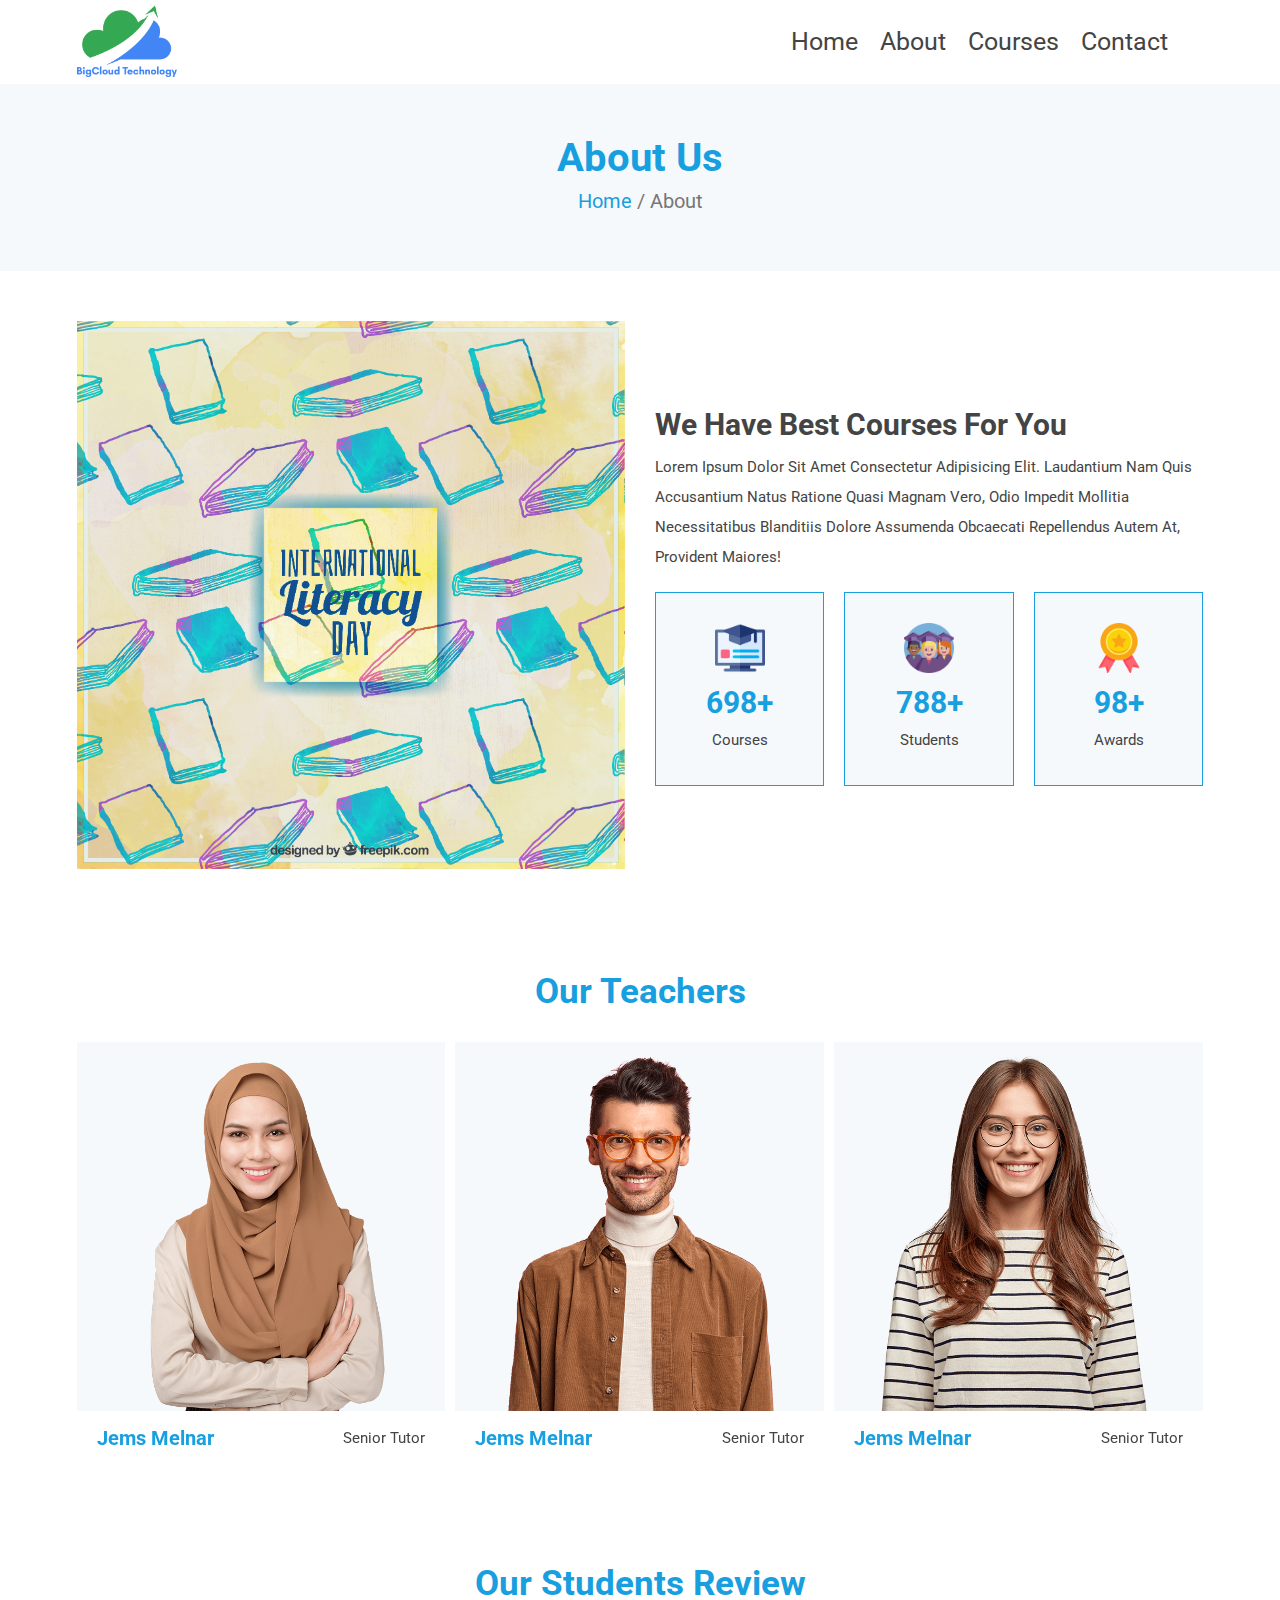
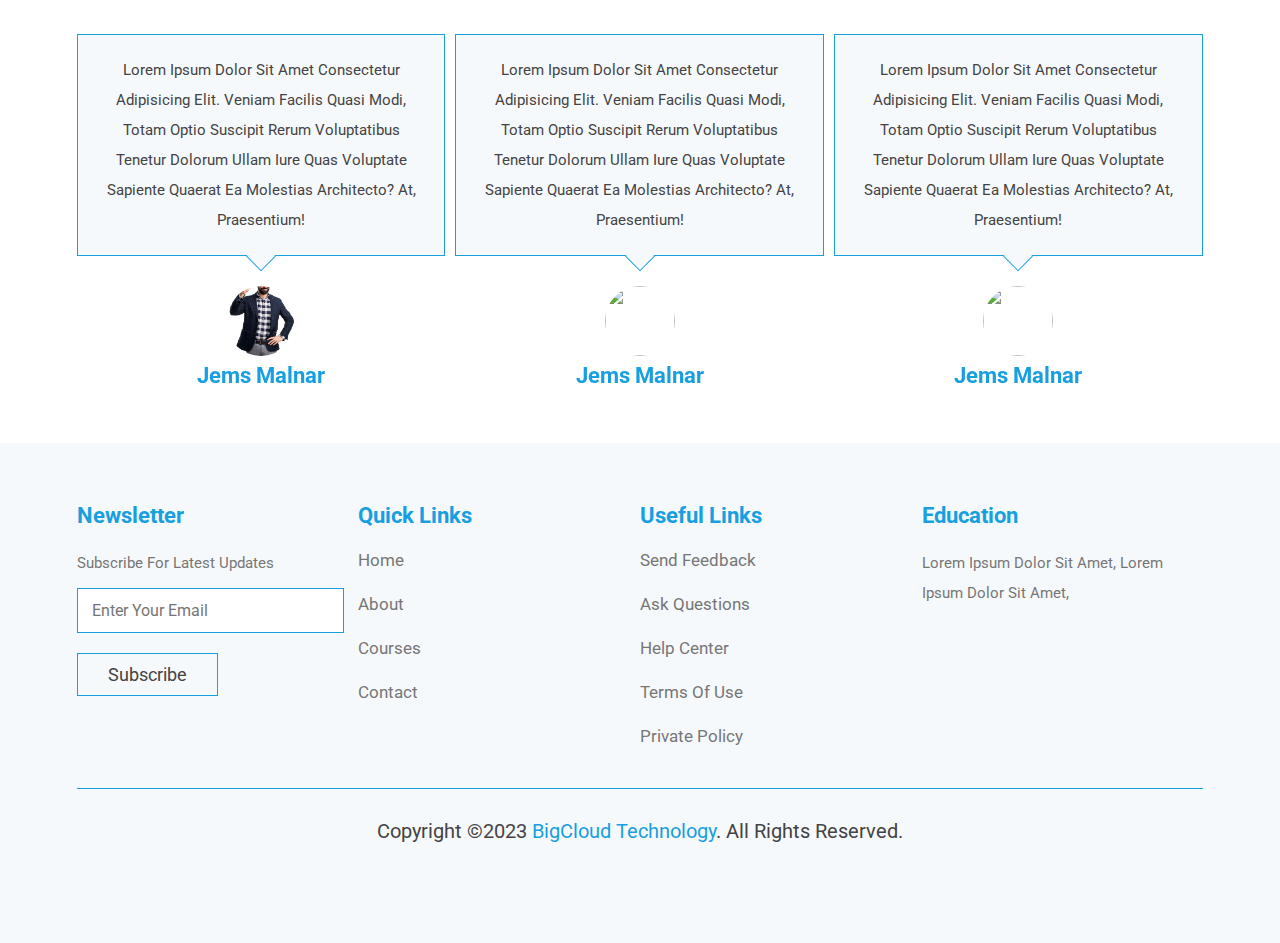
==== html/about.html @ 23b5e64d "source committ 2.0 110423" ====
<!DOCTYPE html>
<html lang="en">

<head>
    <meta charset="UTF-8" />
    <meta http-equiv="X-UA-Compatible" content="IE=edge" />
    <meta name="viewport" content="width=device-width, initial-scale=1.0" />
    <!-- font awesome Link  -->
    <link rel="stylesheet" href="https://cdnjs.cloudflare.com/ajax/libs/font-awesome/6.4.0/css/all.min.css"
        integrity="sha512-iecdLmaskl7CVkqkXNQ/ZH/XLlvWZOJyj7Yy7tcenmpD1ypASozpmT/E0iPtmFIB46ZmdtAc9eNBvH0H/ZpiBw=="
        crossorigin="anonymous" referrerpolicy="no-referrer" />
    <!-- swiper css link -->
    <link rel="stylesheet" href="https://cdn.jsdelivr.net/npm/swiper@9/swiper-bundle.min.css" />
    <!-- css file link  -->
    <link rel="stylesheet" href="../css/style.css" />
    <link rel="stylesheet" href="../css/content.css" />
    <title>about</title>
</head>

<body>
    <!-- header start  -->
    <header class="header">
        <a href="index.html" class="logo">
            <img src="../img/fulllogo_transparent_nobuffer.png" class="logo-img" alt="">
        </a>

        <nav class="navbar">
            <a href="index.html">home</a>
            <a href="about.html">about</a>
            <a href="courses.html">courses</a>
            <a href="contact.html">contact</a>
        </nav>

        <div class="icons">
            <div id="account-btn" class="fas fa-user"></div>
            <div id="menu-btn" class="fas fa-bars"></div>
        </div>
    </header>
    <!-- header end  -->

    <!-- account form start  -->
    <div class="account-form">
        <div id="close-form" class="fas fa-times"></div>

        <div class="buttons">
            <span class="btn login-btn active">login</span>
            <span class="btn register-btn">register</span>
        </div>

        <form action="" class="login-form active">
            <h3>login now</h3>
            <input type="email" placeholder="Enter your email" class="box" />
            <input type="password" placeholder="Enter your password" class="box" />
            <div class="flex">
                <input type="checkbox" name="" id="remember-me" />
                <label for="remember-me">remember-me</label>
                <a href="#">forgot password</a>
            </div>
            <input type="submit" class="btn" value="login now" />
        </form>

        <form action="" class="register-form">
            <h3>register now</h3>
            <input type="email" placeholder="Enter your email" class="box" />
            <input type="password" placeholder="Enter your password" class="box" />
            <input type="password" placeholder="confirm your password" class="box" />
            <input type="submit" class="btn" value="register now" />
        </form>
    </div>
    <!-- account form end  -->

    <section class="heading-link">
        <h3>about us</h3>
        <p><a href="home.html">home</a> / about</p>
    </section>

    <!-- about start  -->
    <section class="about">
        <div class="image">
            <img src="../img/about-img.jpg" alt="" />
        </div>
        <div class="content">
            <h3 class="about-title">we have best courses for you</h3>
            <p>
                Lorem ipsum dolor sit amet consectetur adipisicing elit. Laudantium
                nam quis accusantium natus ratione quasi magnam vero, odio impedit
                mollitia necessitatibus blanditiis dolore assumenda obcaecati
                repellendus autem at, provident maiores!
            </p>
            <div class="icons-container">
                <div class="icons">
                    <img src="../img/about-icon-1.png" alt="" />
                    <h3>698+</h3>
                    <span>courses</span>
                </div>
                <div class="icons">
                    <img src="../img/about-icon-2.png" alt="" />
                    <h3>788+</h3>
                    <span>students</span>
                </div>
                <div class="icons">
                    <img src="../img/about-icon-3.png" alt="" />
                    <h3>98+</h3>
                    <span>awards</span>
                </div>
            </div>
        </div>
    </section>
    <!-- about end  -->

    <!-- teachers start  -->
    <section class="teachers">
        <h1 class="heading">our teachers</h1>
        <div class="teachers-slider swiper">
            <div class="swiper-wrapper">
                <div class="slide swiper-slide">
                    <div class="image">
                        <img src="../img/teacher-1.png" alt="" />
                        <div class="share">
                            <a href="#" class="fab fa-twitter"></a>
                            <a href="#" class="fab fa-linkedin"></a>
                            <a href="#" class="fab fa-instagram"></a>
                            <a href="#" class="fab fa-facebook-f"></a>
                        </div>
                    </div>
                    <div class="content">
                        <h3>jems melnar</h3>
                        <span>senior tutor</span>
                    </div>
                </div>
                <div class="slide swiper-slide">
                    <div class="image">
                        <img src="../img/teacher-2.png" alt="" />
                        <div class="share">
                            <a href="#" class="fab fa-twitter"></a>
                            <a href="#" class="fab fa-linkedin"></a>
                            <a href="#" class="fab fa-instagram"></a>
                            <a href="#" class="fab fa-facebook-f"></a>
                        </div>
                    </div>
                    <div class="content">
                        <h3>jems melnar</h3>
                        <span>senior tutor</span>
                    </div>
                </div>
                <div class="slide swiper-slide">
                    <div class="image">
                        <img src="../img/teacher-3.png" alt="" />
                        <div class="share">
                            <a href="#" class="fab fa-twitter"></a>
                            <a href="#" class="fab fa-linkedin"></a>
                            <a href="#" class="fab fa-instagram"></a>
                            <a href="#" class="fab fa-facebook-f"></a>
                        </div>
                    </div>
                    <div class="content">
                        <h3>jems melnar</h3>
                        <span>senior tutor</span>
                    </div>
                </div>
                <div class="slide swiper-slide">
                    <div class="image">
                        <img src="../img/teacher-4.png" alt="" />
                        <div class="share">
                            <a href="#" class="fab fa-twitter"></a>
                            <a href="#" class="fab fa-linkedin"></a>
                            <a href="#" class="fab fa-instagram"></a>
                            <a href="#" class="fab fa-facebook-f"></a>
                        </div>
                    </div>
                    <div class="content">
                        <h3>jems melnar</h3>
                        <span>senior tutor</span>
                    </div>
                </div>
                <div class="slide swiper-slide">
                    <div class="image">
                        <img src="../img/teacher-5.png" alt="" />
                        <div class="share">
                            <a href="#" class="fab fa-twitter"></a>
                            <a href="#" class="fab fa-linkedin"></a>
                            <a href="#" class="fab fa-instagram"></a>
                            <a href="#" class="fab fa-facebook-f"></a>
                        </div>
                    </div>
                    <div class="content">
                        <h3>jems melnar</h3>
                        <span>senior tutor</span>
                    </div>
                </div>
                <div class="slide swiper-slide">
                    <div class="image">
                        <img src="../img/teacher-6.png" alt="" />
                        <div class="share">
                            <a href="#" class="fab fa-twitter"></a>
                            <a href="#" class="fab fa-linkedin"></a>
                            <a href="#" class="fab fa-instagram"></a>
                            <a href="#" class="fab fa-facebook-f"></a>
                        </div>
                    </div>
                    <div class="content">
                        <h3>jems melnar</h3>
                        <span>senior tutor</span>
                    </div>
                </div>
            </div>
        </div>
    </section>

    <!-- teachers end  -->

    <!-- reviews start -->
    <section class="reviews">
        <h1 class="heading">our students review</h1>
        <div class="reviews-slider swiper">
            <div class="swiper-wrapper">
                <div class="slide swiper-slide">
                    <p>
                        Lorem ipsum dolor sit amet consectetur adipisicing elit. Veniam
                        facilis quasi modi, totam optio suscipit rerum voluptatibus
                        tenetur dolorum ullam iure quas voluptate sapiente quaerat ea
                        molestias architecto? At, praesentium!
                    </p>
                    <img src="../img/pic-1.jpg" alt="" />
                    <h3>jems malnar</h3>
                    <div class="stars">
                        <i class="fas fa-star"></i>
                        <i class="fas fa-star"></i>
                        <i class="fas fa-star"></i>
                        <i class="fas fa-star"></i>
                        <i class="fas fa-star"></i>
                    </div>
                </div>
                <div class="slide swiper-slide">
                    <p>
                        Lorem ipsum dolor sit amet consectetur adipisicing elit. Veniam
                        facilis quasi modi, totam optio suscipit rerum voluptatibus
                        tenetur dolorum ullam iure quas voluptate sapiente quaerat ea
                        molestias architecto? At, praesentium!
                    </p>
                    <img src="../img/pic-2.jpg" alt="" />
                    <h3>jems malnar</h3>
                    <div class="stars">
                        <i class="fas fa-star"></i>
                        <i class="fas fa-star"></i>
                        <i class="fas fa-star"></i>
                        <i class="fas fa-star"></i>
                        <i class="fas fa-star"></i>
                    </div>
                </div>
                <div class="slide swiper-slide">
                    <p>
                        Lorem ipsum dolor sit amet consectetur adipisicing elit. Veniam
                        facilis quasi modi, totam optio suscipit rerum voluptatibus
                        tenetur dolorum ullam iure quas voluptate sapiente quaerat ea
                        molestias architecto? At, praesentium!
                    </p>
                    <img src="../img/pic-3.jpg" alt="" />
                    <h3>jems malnar</h3>
                    <div class="stars">
                        <i class="fas fa-star"></i>
                        <i class="fas fa-star"></i>
                        <i class="fas fa-star"></i>
                        <i class="fas fa-star"></i>
                        <i class="fas fa-star"></i>
                    </div>
                </div>
                <div class="slide swiper-slide">
                    <p>
                        Lorem ipsum dolor sit amet consectetur adipisicing elit. Veniam
                        facilis quasi modi, totam optio suscipit rerum voluptatibus
                        tenetur dolorum ullam iure quas voluptate sapiente quaerat ea
                        molestias architecto? At, praesentium!
                    </p>
                    <img src="../img/pic-4.jpg" alt="" />
                    <h3>jems malnar</h3>
                    <div class="stars">
                        <i class="fas fa-star"></i>
                        <i class="fas fa-star"></i>
                        <i class="fas fa-star"></i>
                        <i class="fas fa-star"></i>
                        <i class="fas fa-star"></i>
                    </div>
                </div>
                <div class="slide swiper-slide">
                    <p>
                        Lorem ipsum dolor sit amet consectetur adipisicing elit. Veniam
                        facilis quasi modi, totam optio suscipit rerum voluptatibus
                        tenetur dolorum ullam iure quas voluptate sapiente quaerat ea
                        molestias architecto? At, praesentium!
                    </p>
                    <img src="../img/pic-5.jpg" alt="" />
                    <h3>jems malnar</h3>
                    <div class="stars">
                        <i class="fas fa-star"></i>
                        <i class="fas fa-star"></i>
                        <i class="fas fa-star"></i>
                        <i class="fas fa-star"></i>
                        <i class="fas fa-star"></i>
                    </div>
                </div>
                <div class="slide swiper-slide">
                    <p>
                        Lorem ipsum dolor sit amet consectetur adipisicing elit. Veniam
                        facilis quasi modi, totam optio suscipit rerum voluptatibus
                        tenetur dolorum ullam iure quas voluptate sapiente quaerat ea
                        molestias architecto? At, praesentium!
                    </p>
                    <img src="../img/pic-6.jpg" alt="" />
                    <h3>jems malnar</h3>
                    <div class="stars">
                        <i class="fas fa-star"></i>
                        <i class="fas fa-star"></i>
                        <i class="fas fa-star"></i>
                        <i class="fas fa-star"></i>
                        <i class="fas fa-star"></i>
                    </div>
                </div>
            </div>
        </div>
    </section>
    <!-- reviews end -->

    <!-- footer start  -->
    <section class="footer">
        <div class="box-container">
            <div class="box">
                <h3>newsletter</h3>
                <p>subscribe for latest updates</p>
                <form action="">
                    <input type="email" placeholder="enter your email" class="email">
                    <input type="submit" value="subscribe" class="btn">
                </form>
            </div>
            <div class="box">
                <h3>quick links</h3>
                <a href="index.html" class="link">home</a>
                <a href="about.html" class="link">about</a>
                <a href="courses.html" class="link">courses</a>
                <a href="contact.html" class="link">contact</a>
            </div>
            <div class="box">
                <h3>useful links</h3>
                <a href="#" class="link">send feedback</a>
                <a href="#" class="link">ask questions</a>
                <a href="#" class="link">help center</a>
                <a href="#" class="link">terms of use</a>
                <a href="#" class="link">private policy</a>
            </div>
            <div class="box">
                <h3>education</h3>
                <p>Lorem ipsum dolor sit amet, Lorem ipsum dolor sit amet,</p>
                <div class="share">
                    <a href="#" class="fab fa-facebook-f"></a>
                    <a href="#" class="fab fa-twitter"></a>
                    <a href="#" class="fab fa-youtube"></a>
                    <a href="#" class="fab fa-linkedin"></a>
                </div>
            </div>
        </div>
        <div class="credit">
            Copyright ©2023 <span>BigCloud Technology</span>. All rights reserved.
        </div>
    </section>
    <!-- footer end  -->

    <!-- swiper js link  -->
    <script src="https://cdn.jsdelivr.net/npm/swiper@9/swiper-bundle.min.js"></script>

    <!-- js file link  -->
    <script src="../js/script.js"></script>
</body>

</html>
---- css/style.css ----
@import url('https://fonts.googleapis.com/css2?family=Roboto:ital,wght@0,100;0,300;0,400;0,500;0,700;1,100;1,300;1,400;1,500;1,700&display=swap');

* {
    font-family: 'Roboto', sans-serif;
    box-sizing: border-box;
    margin: 0;
    padding: 0;
    outline: none;
    list-style: none;
    text-decoration: none;
    border: none;
    transition: all 0.3s linear;
    text-transform: capitalize;
}

:root {
    --pink: #189FE0;
    --light-pink: #F6F9FC;
    --white: #fff;
    --light-color: #777;
    --black: #444;
    --box-shadow: 0 0.6rem 0.9rem rgba(0, 0, 0, 0.2);
    --border: 0.1rem solid #189FE0;
}

.btn {
    display: inline-block;
    color: var(--black);
    margin-top: 1rem;
    padding: 1rem 3rem;
    font-size: 1.8rem;
    border: var(--border);
    background-color: var(--light-pink);
    cursor: pointer;
}

.btn:hover {
    background-color: var(--pink);
    color: var(--white);
}

html {
    font-size: 62.5%;
    overflow-x: hidden;
}

html::-webkit-scrollbar {
    width: 0.6rem;
}

html::-webkit-scrollbar-track {
    background: var(--light-pink);
}

html::-webkit-scrollbar-thumb {
    background: var(--pink);
    border-radius: 15px;
}

section {
    padding: 5rem 21%;
}

.heading {
    text-align: center;
    margin-bottom: 3rem;
    font-size: 3.5rem;
    color: var(--pink);
}

/* header start  */
.header {
    position: sticky;
    left: 0;
    top: 0;
    right: 0;
    background-color: var(--white);
    /* box-shadow: var(--box-shadow); */
    align-items: center;
    padding: 0.5rem 21%;
    display: flex;
    z-index: 1000;
}

.header .logo {
    margin-right: auto;
    color: var(--black);
}

.header .logo .logo-img {
    height: auto;
    width: 100px;
}

.header .navbar {
    position: relative;
}

.header .navbar a {
    margin-right: 2rem;
    font-size: 2.5rem;
    color: var(--black);
}

.header .navbar a:hover {
    color: var(--pink);
}

.header .icons div {
    cursor: pointer;
    font-size: 2.5rem;
    color: var(--black);
    margin-left: 1.5rem;
}

.header .icons div:hover {
    color: var(--pink);
}

.header #menu-btn {
    display: none;
}

/* header end  */

/* account-form start  */
.account-form {
    position: fixed;
    right: -105%;
    top: 0;
    width: 35rem;
    background-color: var(--white);
    display: flex;
    justify-content: center;
    gap: 2rem;
    height: 100%;
    padding: 2rem;
    text-align: center;
    z-index: 1300;
    flex-flow: column;
}

.account-form.active {
    right: 0;
    box-shadow: var(--box-shadow);
}

.account-form #close-form {
    position: absolute;
    top: 1.5rem;
    right: 2.5rem;
    font-size: 4rem;
    cursor: pointer;
    color: var(--black);
}

.account-form #close-form:hover {
    color: var(--pink);
    transform: rotate(180deg);
}

.account-form form {
    border: var(--border);
    padding: 2rem;
    display: none;
}

.account-form form.active {
    display: block;
}

.account-form form h3 {
    font-size: 2.5rem;
    color: var(--pink);
    padding-bottom: 0.5rem;
}

.account-form form .box {
    width: 100%;
    padding: 1.2rem 1.4rem;
    border: var(--border);
    font-size: 1.6rem;
    margin: 0.7rem 0;
}

.account-form form .flex {
    padding: 1rem 0;
    display: flex;
    align-items: center;
    gap: 0.5rem;
}

.account-form form .flex label {
    font-size: 1.5rem;
    color: var(--light-color);
    cursor: pointer;
}

.account-form form .flex a {
    font-size: 1.5rem;
    color: var(--light-color);
    margin-left: auto;
}

.account-form form .flex a:hover {
    text-decoration: underline;
    color: var(--pink);
}

.account-form .buttons .btn {
    margin: 0 0.5rem;
}

.account-form .buttons .btn.active {
    color: var(--white);
    background-color: var(--pink);
}

/* account-form end  */

/* home start  */
.home {
    padding: 0;
}

.home .slider {
    display: flex;
    align-items: center;
    height: 74rem;
    background-size: cover !important;
    background-position: center !important;
}

.home .slider .content {
    width: 50rem;
}

.home .slider .content h3 {
    color: var(--pink);
    font-size: 5rem;
}

.home .slider .content p {
    font-size: 1.6rem;
    line-height: 1.9;
    color: var(--white);
    padding: 1rem 0;
}

/* home end  */

/* subjects start  */
.subjects .box-container {
    display: grid;
    grid-template-columns: repeat(auto-fit, minmax(16rem, 1fr));
    gap: 2rem;
}

.subjects .box-container .box {
    padding: 3rem 2rem;
    text-align: center;
    border: var(--border);
    background-color: var(--light-pink);
    cursor: pointer;
}

.subjects .box-container .box:hover {
    background-color: var(--pink);
}

.subjects .box-container .box:hover h3 {
    color: var(--pink);
}

.subjects .box-container .box:hover p {
    color: var(--black);
}

.subjects .box-container .box img {
    height: 10rem;
    margin-bottom: 0.7rem;
}

.subjects .box-container .box h3 {
    font-size: 1.7rem;
    color: var(--pink);
    padding: 0.5rem 0;
}

.subjects .box-container .box p {
    font-size: 1.5rem;
    line-height: 2;
    color: var(--light-color);
}

/* subjects end  */

/* home courses start */
.home-courses .slide {
    text-align: center;
    position: relative;
    background-color: var(--light-pink);
    overflow: hidden;
}

.home-courses .slide:hover .content {
    bottom: 0;
}

.home-courses .slide .image {
    padding: 2rem;
}

.home-courses .slide .image img {
    width: 100%;
    margin-bottom: 1.5rem;
}

.home-courses .slide .image h3 {
    font-size: 2rem;
    color: var(--pink);
}

.home-courses .slide .content {
    position: absolute;
    bottom: -100%;
    right: 0;
    background-color: var(--pink);
    padding: 2rem 3rem;
    left: 0;
}

.home-courses .slide .content h3 {
    font-size: 2rem;
    color: var(--pink);
}

.home-courses .slide .content p {
    padding: 1rem 0;
    font-size: 1.5rem;
    line-height: 2;
    color: var(--light-pink);
}

.home-courses .slide .content .btn:hover {
    background-color: var(--black);
}

/* home courses end */

/* footer start */
.footer {
    background-color: var(--light-pink);
    padding-bottom: 10rem;
}

.footer .box-container {
    display: grid;
    grid-template-columns: repeat(auto-fit, minmax(25rem, 1fr));
}

.footer .box-container .box h3 {
    font-size: 2.2rem;
    color: var(--pink);
    padding: 1rem 0;
}

.footer .box-container .box .share {
    margin-top: 1rem;
}

.footer .box-container .box .share a {
    height: 4.5rem;
    width: 4.5rem;
    line-height: 4.5rem;
    font-size: 2.3rem;
    color: var(--pink);
    /* background-color: var(--pink); */
    text-align: center;
    margin-right: 0.3rem;
}

.footer .box-container .box .share a:hover {
    background-color: var(--light-color);
    color: var(--light-pink);
}

.footer .box-container .box p {
    font-size: 1.5rem;
    line-height: 2;
    color: var(--light-color);
    padding: 1rem 0;
}

.footer .box-container .box .link {
    font-size: 1.7rem;
    line-height: 2;
    color: var(--light-color);
    padding: 0.5rem 0;
    display: block;
}

.footer .box-container .box .link:hover {
    color: var(--pink);
}

.footer .box-container .box .email {
    width: 95%;
    padding: 1.2rem 1.4rem;
    font-size: 1.6rem;
    border: 0.1rem solid var(--pink);
    margin-bottom: 1rem;
}

.footer .credit {
    text-align: center;
    font-size: 2rem;
    padding-top: 3rem;
    margin-top: 3rem;
    color: var(--black);
    border-top: 0.1rem solid var(--pink);
}

.footer .credit span {
    color: var(--pink);
}

/* footer end */

/* media  */
@media (max-width: 991px) {
    html {
        font-size: 55%;
    }

    .header {
        padding: 0.5rem 15%;
    }

    section {
        padding: 5rem 15%;
    }
}

@media (max-width: 768px) {
    .header #menu-btn {
        display: inline-block;
    }

    .header .navbar {
        position: absolute;
        top: 99%;
        right: 0;
        left: 0;
        background-color: var(--white);
        clip-path: polygon(0 0, 100% 0, 100% 0, 0 0);
        box-shadow: var(--box-shadow);
    }

    .header .navbar.active {
        clip-path: polygon(0 0, 100% 0, 100% 100%, 0% 100%);
    }

    .header .navbar a {
        margin: 2rem;
        font: 3rem;
        text-align: center;
        display: block;
    }

    .home .slider .content h3 {
        font-size: 3rem;
    }

    .home .slider {
        height: 60rem;
    }
}

@media (max-width: 450px) {
    html {
        font-size: 50%;
    }

    .header {
        padding: 0.5rem 5%;
    }

    section {
        padding: 5rem 5%;
    }
}

@media (max-width: 1000px) and (min-width: 550px) {
    .header {
        padding: 0.5rem 5%;
    }

    section {
        padding: 5rem 5%;
    }
}

@media (max-width: 549px) and (min-width: 450px) {
    .header {
        padding: 0.5rem 7%;
    }

    section {
        padding: 5rem 7%;
    }
}

@media (max-width: 1700px) and (min-width: 1001px) {
    .header {
        padding: 0.5rem 6%;
    }

    section {
        padding: 5rem 6%;
    }
}
---- css/content.css ----
/* heading link start */
.heading-link {
    text-align: center;
    background-color: var(--light-pink);
}

.heading-link h3 {
    font-size: 4rem;
    color: var(--pink);
}

.heading-link p {
    font-size: 2rem;
    color: var(--light-color);
    line-height: 2;
}

.heading-link p a {
    color: var(--pink);
}

.heading-link p a:hover {
    text-decoration: underline;
}

/* heading link end  */

/* about start  */
.about {
    display: flex;
    align-items: center;
    flex-wrap: wrap;
    gap: 3rem;
}

.about .image {
    flex: 1 1 40rem;
}

.about .image img {
    width: 100%;
}

.about .content {
    flex: 1 1 40rem;
}

.about .content .about-title {
    font-size: 3rem;
    color: var(--black);
}

.about .content p {
    font-size: 1.5rem;
    color: var(--black);
    line-height: 2;
    padding: 1rem 0;
}

.about .content .icons-container {
    display: grid;
    grid-template-columns: repeat(auto-fit, minmax(16rem, 1fr));
    gap: 2rem;
    margin-top: 1rem;
}

.about .content .icons-container .icons {
    text-align: center;
    border: var(--border);
    background-color: var(--light-pink);
    padding: 3rem 2rem;
}

.about .content .icons-container .icons img {
    height: 5rem;
    margin-bottom: 0.5rem;
}

.about .content .icons-container .icons h3 {
    padding: 0.5rem 0;
    font-size: 3rem;
    color: var(--pink);
}

.about .content .icons-container .icons span {
    font-size: 1.5rem;
    line-height: 2;
    color: var(--black);
}

/* about end  */

/* techers start */
.teachers .slide {
    text-align: center;
}

.teachers .slide:hover .image img {
    background-color: var(--pink);
}

.teachers .slide:hover .image .share {
    bottom: 0;
}

.teachers .slide image {
    position: relative;
    overflow: hidden;
}

.teachers .slide .image img {
    background-color: var(--light-pink);
    width: 100%;
}

.teachers .slide .image .share {
    position: absolute;
    bottom: -10rem;
    left: 0;
    right: 0;
    background-color: rgba(0, 0, 0, 0.8);
    padding: 1.12rem;
}

.teachers .slide .image .share a {
    font-size: 3rem;
    margin: 0 1rem;
    color: var(--white);
}

.teachers .slide .image .share a:hover {
    color: var(--pink);
}

.teachers .slide .content {
    display: flex;
    padding: 1rem 2rem;
    align-items: center;
    justify-content: space-between;
}

.teachers .slide .content h3 {
    font-size: 2rem;
    color: var(--pink);
}

.teachers .slide .content span {
    font-size: 1.5rem;
    line-height: 2;
    color: var(--black);
}

/* techers end */

/* reviews start */
.reviews .slide {
    text-align: center;
}

.reviews .slide p {
    font-size: 1.5rem;
    line-height: 2;
    color: var(--black);
    background-color: var(--light-pink);
    padding: 2rem;
    margin-bottom: 3rem;
    border: var(--border);
    position: relative;
}

.reviews .slide p:before {
    content: '';
    position: absolute;
    bottom: -1.2rem;
    left: 50%;
    transform: translateX(-50%) rotate(45deg);
    background-color: var(--light-pink);
    border-bottom: 0.1rem solid var(--pink);
    border-right: 0.1rem solid var(--pink);
    height: 2rem;
    width: 2rem;
}

.reviews .slide img {
    height: 7rem;
    width: 7rem;
    object-fit: cover;
    border-radius: 50%;
}

.reviews .slide h3 {
    font-size: 2.2rem;
    color: var(--pink);
    padding: 0.5rem 0;
}

.reviews .slide .stars {
    font-size: 1.2rem;
    color: var(--pink);
}

/* reviews end */

/* courses start  */
.courses .box-container {
    display: grid;
    grid-template-columns: repeat(auto-fit, minmax(30rem, 1fr));
    gap: 2rem;
}

.courses .box-container .box.hide {
    display: none;
}

.courses .box-container .box:hover .image img {
    transform: scale(1.1);
}

.courses .box-container .box .image {
    height: 25rem;
    overflow: hidden;
    position: relative;
}

.courses .box-container .box .image img {
    width: 100%;
    height: 100%;
    object-fit: cover;
}

.courses .box-container .box .image h3 {
    font-size: 1.5rem;
    color: var(--pink);
    position: absolute;
    top: 1rem;
    left: 1rem;
    padding: 0.5rem 1.5rem;
    background-color: var(--white);
}

.courses .box-container .box .content {
    padding: 2rem;
    text-align: center;
    border: var(--border);
}

.courses .box-container .box .content h3 {
    font-size: 2rem;
    color: var(--pink);
}

.courses .box-container .box .content p {
    font-size: 1.5rem;
    line-height: 2;
    color: var(--light-color);
    padding: 1rem 0;
}

.courses .box-container .box .content .icons {
    display: flex;
    justify-content: space-between;
    align-items: center;
    padding-top: 2rem;
    margin-top: 2rem;
    border-top: var(--border);
}

.courses .box-container .box .content .icons span {
    font-size: 1.5rem;
    color: var(--black);
}

.courses .box-container .box .content .icons span i {
    color: var(--pink);
    padding-right: 0.5rem;
}

.courses .load-more {
    margin-top: 2rem;
    text-align: center;
}

/* courses end  */

/* contact start  */
.contact .icons-container {
    display: grid;
    grid-template-columns: repeat(auto-fit, minmax(25rem, 1fr));
    gap: 2rem;
    margin-bottom: 3rem;
}

.contact .icons-container .icons {
    text-align: center;
    padding: 3rem 2rem;
    border: var(--border);
    background-color: var(--light-pink);
}

.contact .icons-container .icons i {
    height: 6rem;
    width: 6rem;
    line-height: 6rem;
    font-size: 2rem;
    border-radius: 50%;
    margin-bottom: 0.5rem;
    color: var(--white);
    background-color: var(--pink);
}

.contact .icons-container .icons h3 {
    font-size: 2rem;
    color: var(--pink);
    padding: 0.5rem 0;
}

.contact .icons-container .icons p {
    font-size: 1.5rem;
    line-height: 2;
    color: var(--light-color);
}

.contact .row {
    display: flex;
    align-items: center;
    flex-wrap: wrap;
    gap: 2rem;
}

.contact .row .image {
    flex: 1 1 40rem;
}

.contact .row .image img {
    width: 100%;
}

.contact .row form {
    flex: 1 1 40rem;
    border: var(--border);
    padding: 2rem;
}

.contact .row form h3 {
    font-size: 2.5rem;
    color: var(--pink);
    padding-bottom: 1rem;
}

.contact .row form .box {
    width: 100%;
    padding: 1.2rem 1.4rem;
    border: var(--border);
    font-size: 1.6rem;
    margin: 0.7rem 0;
}

.contact .row form .box:focus {
    background-color: var(--pink);
    color: var(--white);
}

.contact .row form textarea {
    height: 15rem;
    resize: none;
}

/* contact end  */

/* faq start  */
.faq .accordion-container {
    display: flex;
    flex-wrap: wrap;
    gap: 2rem;
    align-items: flex-start;
}

.faq .accordion-container .accordion {
    flex: 1 1 40rem;
    border: var(--border);
}

.faq .accordion-container .accordion.active .accordion-content {
    display: block;
}

.faq .accordion-container .accordion.active .accordion-heading {
    background-color: var(--pink);
}

.faq .accordion-container .accordion.active .accordion-heading h3 {
    color: var(--white);
}

.faq .accordion-container .accordion.active .accordion-heading i {
    color: var(--white);
    transform: rotate(180deg);
}

.faq .accordion-container .accordion .accordion-heading {
    display: flex;
    justify-content: space-between;
    align-items: center;
    gap: 1rem;
    cursor: pointer;
    padding: 1.5rem;
}

.faq .accordion-container .accordion .accordion-heading h3 {
    font-size: 2rem;
    color: var(--pink);
}

.faq .accordion-container .accordion .accordion-heading i {
    font-size: 2rem;
    color: var(--pink);
}

.faq .accordion-container .accordion .accordion-content {
    padding: 1.5rem;
    font-size: 1.5rem;
    line-height: 2;
    color: var(--light-color);
    border-top: var(--border);
    display: none;
}

/* faq end  */

/* logo start  */
.logo-container {
    text-align: center;
}

.logo-container img {
    height: 5rem;
    pointer-events: none;
}

/* logo end  */
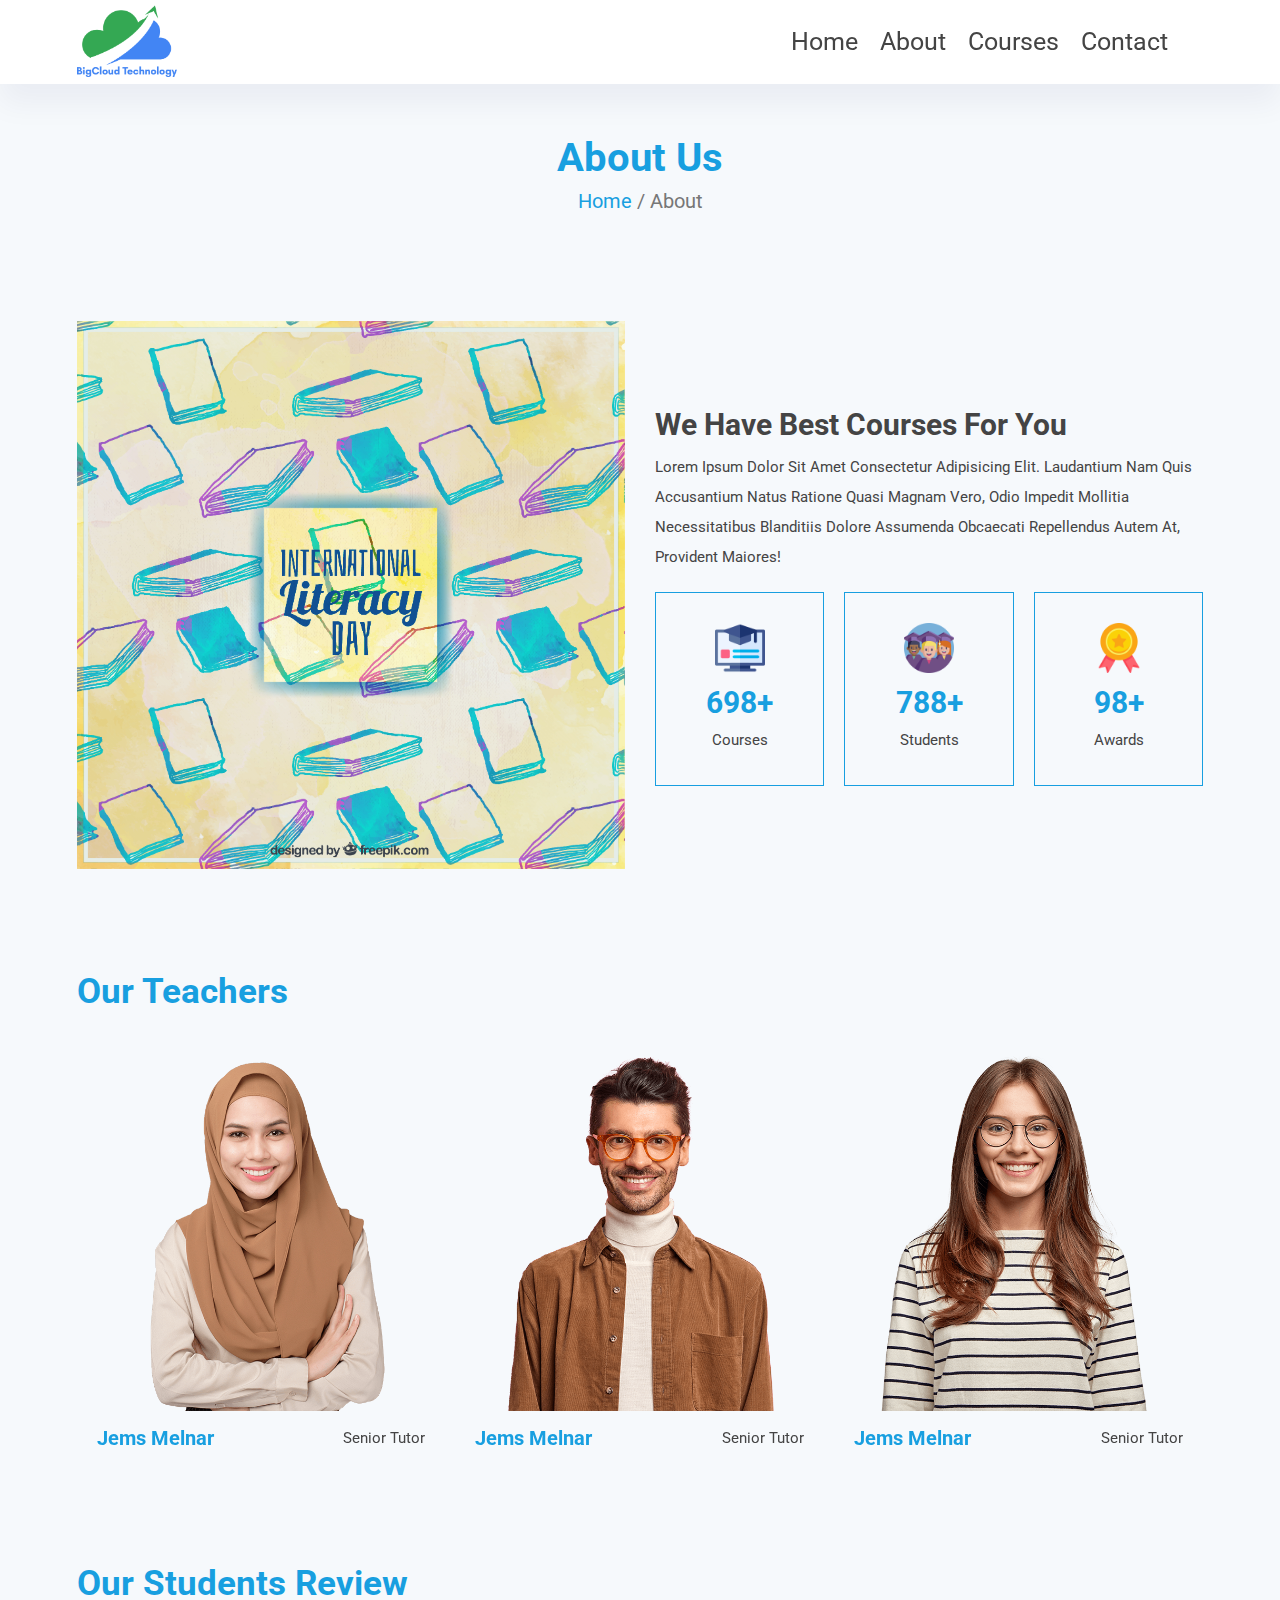
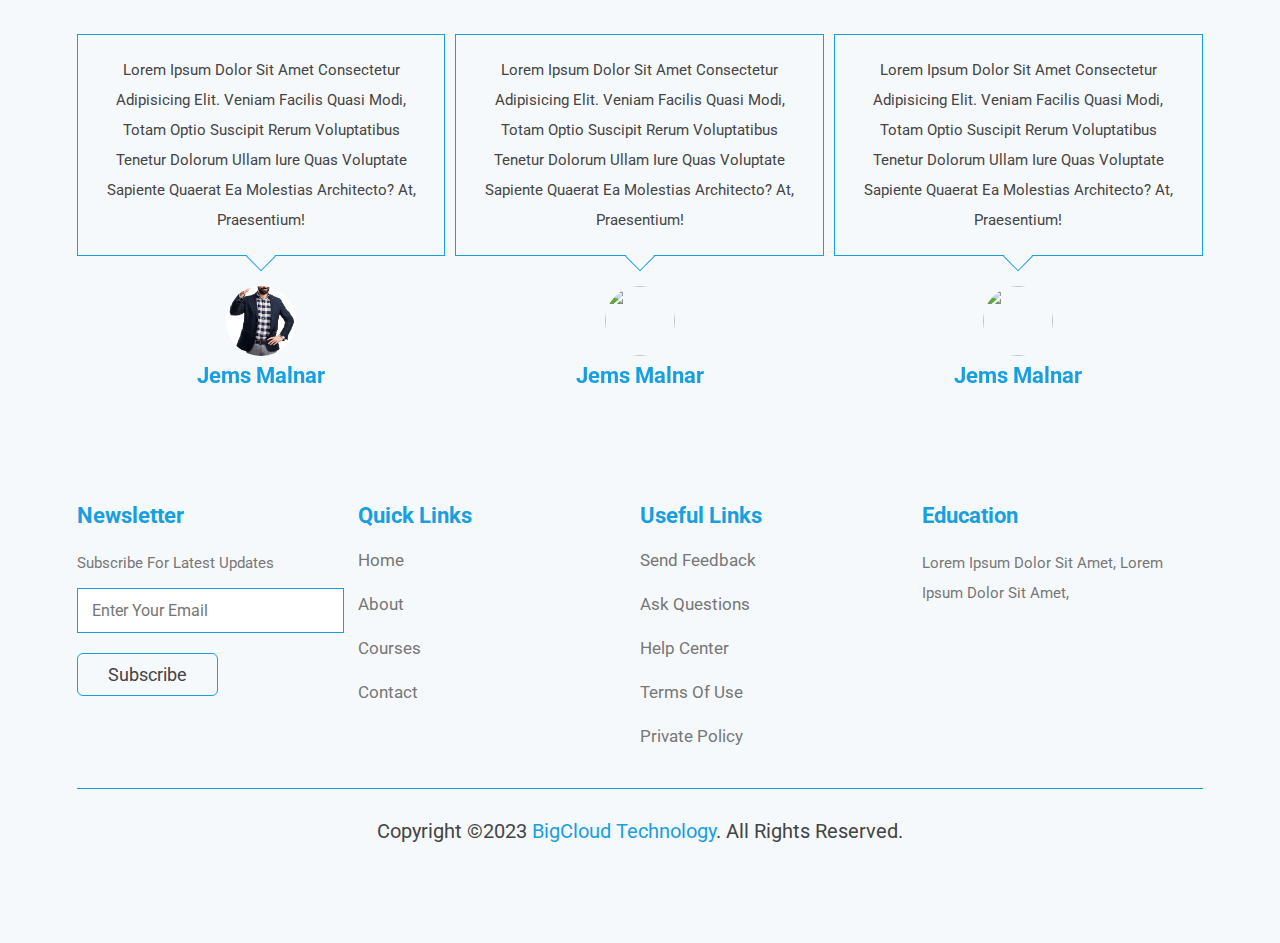
==== commit 6bc80d25: "130423 ford cmt" ====
--- a/html/about.html
+++ b/html/about.html
@@ -14,14 +14,14 @@
     <!-- css file link  -->
     <link rel="stylesheet" href="../css/style.css" />
     <link rel="stylesheet" href="../css/content.css" />
-    <title>about</title>
+    <title>About</title>
 </head>
 
 <body>
     <!-- header start  -->
     <header class="header">
         <a href="index.html" class="logo">
-            <img src="../img/fulllogo_transparent_nobuffer.png" class="logo-img" alt="">
+            <img src="../img/logo/fulllogo_transparent_nobuffer.png" class="logo-img" alt="">
         </a>
 
         <nav class="navbar">
--- a/css/style.css
+++ b/css/style.css
@@ -19,7 +19,7 @@
     --white: #fff;
     --light-color: #777;
     --black: #444;
-    --box-shadow: 0 0.6rem 0.9rem rgba(0, 0, 0, 0.2);
+    --box-shadow: 0 20px 30px 0 rgb(28 9 80/5%);
     --border: 0.1rem solid #189FE0;
 }
 
@@ -32,6 +32,7 @@
     border: var(--border);
     background-color: var(--light-pink);
     cursor: pointer;
+    border-radius: 6px;
 }
 
 .btn:hover {
@@ -42,6 +43,7 @@
 html {
     font-size: 62.5%;
     overflow-x: hidden;
+    background-color: #F6F9FC;
 }
 
 html::-webkit-scrollbar {
@@ -62,7 +64,7 @@
 }
 
 .heading {
-    text-align: center;
+    text-align: left;
     margin-bottom: 3rem;
     font-size: 3.5rem;
     color: var(--pink);
@@ -75,7 +77,7 @@
     top: 0;
     right: 0;
     background-color: var(--white);
-    /* box-shadow: var(--box-shadow); */
+    box-shadow: var(--box-shadow);
     align-items: center;
     padding: 0.5rem 21%;
     display: flex;
--- a/css/content.css
+++ b/css/content.css
@@ -430,6 +430,7 @@
 /* logo start  */
 .logo-container {
     text-align: center;
+    background-color: var(--white);
 }
 
 .logo-container img {
@@ -437,4 +438,430 @@
     pointer-events: none;
 }
 
-/* logo end  */+/* logo end  */
+
+/* services start  */
+.services .box-container {
+    display: grid;
+    grid-template-columns: repeat(auto-fit, minmax(27rem, 1fr));
+    gap: 1.5rem;
+}
+
+.services .box-container .box {
+    text-align: center;
+    border: var(--border);
+    box-shadow: var(--box-shadow);
+    border-radius: .5rem;
+    padding: 4rem 2rem;
+}
+
+.services .box-container .box img {
+    height: 10rem;
+}
+
+.services .box-container .box h3 {
+    color: var(--black);
+    font-size: 2.5rem;
+    padding-top: 1.5rem;
+}
+
+.services .box-container .box p {
+    color: var(--light-color);
+    font-size: 1.5rem;
+    padding: 1rem 0;
+    line-height: 1.8;
+}
+
+/* services end  */
+
+/* about start  */
+.about .row {
+    display: flex;
+    align-items: center;
+    flex-wrap: wrap;
+    gap: 1.5rem;
+}
+
+.about .row .image {
+    flex: 1 1 45rem;
+    padding: 2rem;
+}
+
+.about .row .image img {
+    width: 100%;
+}
+
+.about .row .content {
+    flex: 1 1 45rem;
+}
+
+.about .row .content .title {
+    font-size: 3rem;
+    color: var(--black);
+}
+
+.about .row .content p {
+    font-size: 1.5rem;
+    color: var(--light-color);
+    line-height: 1.8;
+    padding: 1rem 0;
+}
+
+.about .row .content .icons-container {
+    display: flex;
+    flex-wrap: wrap;
+    gap: 1rem;
+    padding-top: 2rem;
+}
+
+.about .row .content .icons-container .icons {
+    flex: 1 1 15rem;
+    border-radius: .5rem;
+    border: var(--border);
+    padding: 1.5rem;
+    text-align: center;
+}
+
+.about .row .content .icons-container .icons i {
+    border-radius: 50%;
+    background: var(--bg);
+    color: var(--main-color);
+    height: 5rem;
+    width: 5rem;
+    line-height: 5rem;
+    font-size: 2rem;
+}
+
+.about .row .content .icons-container .icons h3 {
+    color: var(--light-color);
+    font-size: 1.6rem;
+    padding-top: 1rem;
+}
+
+/* about end */
+
+/* case study start */
+.case-study {
+    background-color: var(--white);
+}
+
+.case-study .box-container {
+    display: grid;
+    grid-template-columns: repeat(auto-fit, minmax(25rem, 1fr));
+    gap: 3rem;
+}
+
+.case-study .box-container .box {
+    height: 50rem;
+    border-radius: .5rem;
+    overflow: hidden;
+    position: relative;
+    box-shadow: var(--box-shadow);
+}
+
+.case-study .box-container .box img {
+    height: 100%;
+    width: 100%;
+    object-fit: cover;
+}
+
+.case-study .box-container .box span {
+    position: absolute;
+    top: 1rem;
+    right: 2rem;
+    font-weight: bolder;
+    font-size: 5rem;
+    color: var(--black);
+}
+
+.case-study .box-container .box .content {
+    height: 100%;
+    width: 100%;
+    position: absolute;
+    top: 6rem;
+    left: 0;
+    transition-delay: .3s;
+    display: flex;
+    flex-flow: column;
+    /* align-items: center; */
+    justify-content: center;
+    opacity: 0;
+}
+
+.case-study .box-container .box:hover .content {
+    top: 0;
+    opacity: 1;
+}
+
+.case-study .box-container .box .content h3 {
+    font-size: 2rem;
+    top: 3rem;
+    padding: 0 2rem;
+    text-align: left;
+    color: var(--white);
+    position: absolute;
+}
+
+.case-study .box-container .box .content p {
+    font-size: 1.5rem;
+    top: 8rem;
+    padding: 0 2rem;
+    text-align: left;
+    color: var(--white);
+    position: absolute;
+}
+
+.case-study .box-container .box .content a {
+    width: 70%;
+    margin: 0 15% -38rem 15%;
+    text-align: center;
+    color: var(--white);
+    background-color: var(--pink);
+    bottom: 0;
+}
+
+.case-study .box-container .box .content a:hover {
+    color: var(--pink);
+    background-color: var(--white);
+}
+
+.case-study .box-container .box::before {
+    height: 100%;
+    width: 100%;
+    content: '';
+    position: absolute;
+    top: 0;
+    left: 0;
+    background: var(--pink);
+    clip-path: circle(0% at 93% 0);
+    transition: .3s linear;
+}
+
+.case-study .box-container .box:hover::before {
+    clip-path: circle(100%);
+}
+
+/* case study end */
+
+
+/* awards start  */
+.awards .box-container {
+    display: grid;
+    grid-template-columns: repeat(auto-fit, minmax(20rem, 1fr));
+    gap: 1.5rem;
+}
+
+.awards .box-container .box {
+    height: 14rem;
+    padding: 2rem 3rem;
+    border-radius: .5rem;
+    display: flex;
+    justify-content: center;
+    overflow: hidden;
+    position: relative;
+    align-items: center;
+    border: var(--border);
+    box-shadow: var(--box-shadow);
+    background-color: var(--white);
+}
+
+.awards .box-container .box img {
+    object-fit: cover;
+    background-size: cover !important;
+    background-position: center !important;
+}
+
+/* awards end  */
+
+.pricing .box-container {
+    display: grid;
+    grid-template-columns: repeat(auto-fit, minmax(30rem, 1fr));
+    gap: 1.5rem;
+}
+
+.pricing .box-container .box {
+    text-align: center;
+    padding: 2rem;
+    border-radius: .5rem;
+    border: var(--border);
+    box-shadow: var(--box-shadow);
+}
+
+.pricing .box-container .box h3 {
+    color: var(--black);
+    font-size: 2.5rem;
+}
+
+.pricing .box-container .box img {
+    margin: 2.5rem 0;
+    height: 15rem;
+}
+
+.pricing .box-container .box .price {
+    font-size: 4rem;
+    font-weight: bolder;
+    color: var(--main-color);
+}
+
+.pricing .box-container .box .price span {
+    font-size: 2rem;
+    font-weight: lighter;
+}
+
+.pricing .box-container .box ul {
+    padding: 1rem 0;
+    list-style: none;
+}
+
+.pricing .box-container .box ul li {
+    padding: 1rem 0;
+    font-size: 1.7rem;
+    color: var(--light-color);
+}
+
+.review .box-container {
+    display: grid;
+    grid-template-columns: repeat(auto-fit, minmax(30rem, 1fr));
+    gap: 1.5rem;
+}
+
+.review .box-container .box {
+    padding: 2rem;
+    border-radius: .5rem;
+    border: var(--border);
+    box-shadow: var(--box-shadow);
+}
+
+.review .box-container .box .user {
+    display: flex;
+    align-items: center;
+    padding-bottom: 1rem;
+}
+
+.review .box-container .box .user img {
+    height: 7rem;
+    width: 7rem;
+    border-radius: 50%;
+    margin-right: 1rem;
+}
+
+.review .box-container .box .user h3 {
+    font-size: 2.2rem;
+    color: var(--black);
+    padding-bottom: .5rem;
+}
+
+.review .box-container .box .user .stars i {
+    font-size: 1.5rem;
+    color: var(--main-color);
+}
+
+.review .box-container .box .fa-quote-right {
+    margin-left: auto;
+    font-size: 5rem;
+    color: var(--bg);
+}
+
+.review .box-container .box p {
+    padding-top: 1rem;
+    font-size: 1.6rem;
+    line-height: 1.8;
+    color: var(--light-color);
+    font-style: italic;
+}
+
+.contact {
+    background-image: url(../img/thumb/thumb-ctus-1.png);
+    align-items: center;
+    background-size: cover !important;
+    background-position: center !important;
+}
+
+.contact .heading {
+    color: var(--white);
+}
+
+.contact .icons-container {
+    display: grid;
+    grid-template-columns: repeat(auto-fit, minmax(30rem, 1fr));
+    gap: 1.5rem;
+}
+
+.contact .icons-container .icons {
+    padding: 2.5rem;
+    text-align: center;
+    border: var(--border);
+    border-radius: .5rem;
+    box-shadow: var(--box-shadow);
+}
+
+.contact .icons-container .icons i {
+    height: 6rem;
+    width: 6rem;
+    line-height: 6rem;
+    font-size: 2.5rem;
+    color: var(--main-color);
+    background: var(--bg);
+    border-radius: 50%;
+}
+
+.contact .icons-container .icons h3 {
+    color: var(--black);
+    padding: 1rem 0;
+    font-size: 2.5rem;
+}
+
+.contact .icons-container .icons p {
+    color: var(--light-color);
+    line-height: 1.8;
+    font-size: 1.5rem;
+}
+
+.contact .row {
+    margin-top: 2rem;
+    display: flex;
+    flex-wrap: wrap;
+    gap: 1.5rem;
+}
+
+.contact .row .map {
+    flex: 1 1 45rem;
+    width: 100%;
+    padding: 2rem;
+    border: var(--border);
+    box-shadow: var(--box-shadow);
+    border-radius: .5rem;
+}
+
+.contact .row form {
+    flex: 1 1 45rem;
+    padding: 2rem;
+    border: var(--border);
+    box-shadow: var(--box-shadow);
+    border-radius: .5rem;
+}
+
+.contact .row form .box {
+    margin: .7rem 0;
+    padding: 1rem;
+    font-size: 1.6rem;
+    color: var(--black);
+    border-radius: .5rem;
+    border: var(--border);
+    background: #f7f7f7;
+    text-transform: none;
+    width: 100%;
+}
+
+.contact .row form .box:focus {
+    background: var(--bg);
+}
+
+.contact .row form textarea {
+    height: 20rem;
+    resize: none;
+}
+
+.contact .row form .btn:hover {
+    background: var(--black);
+}